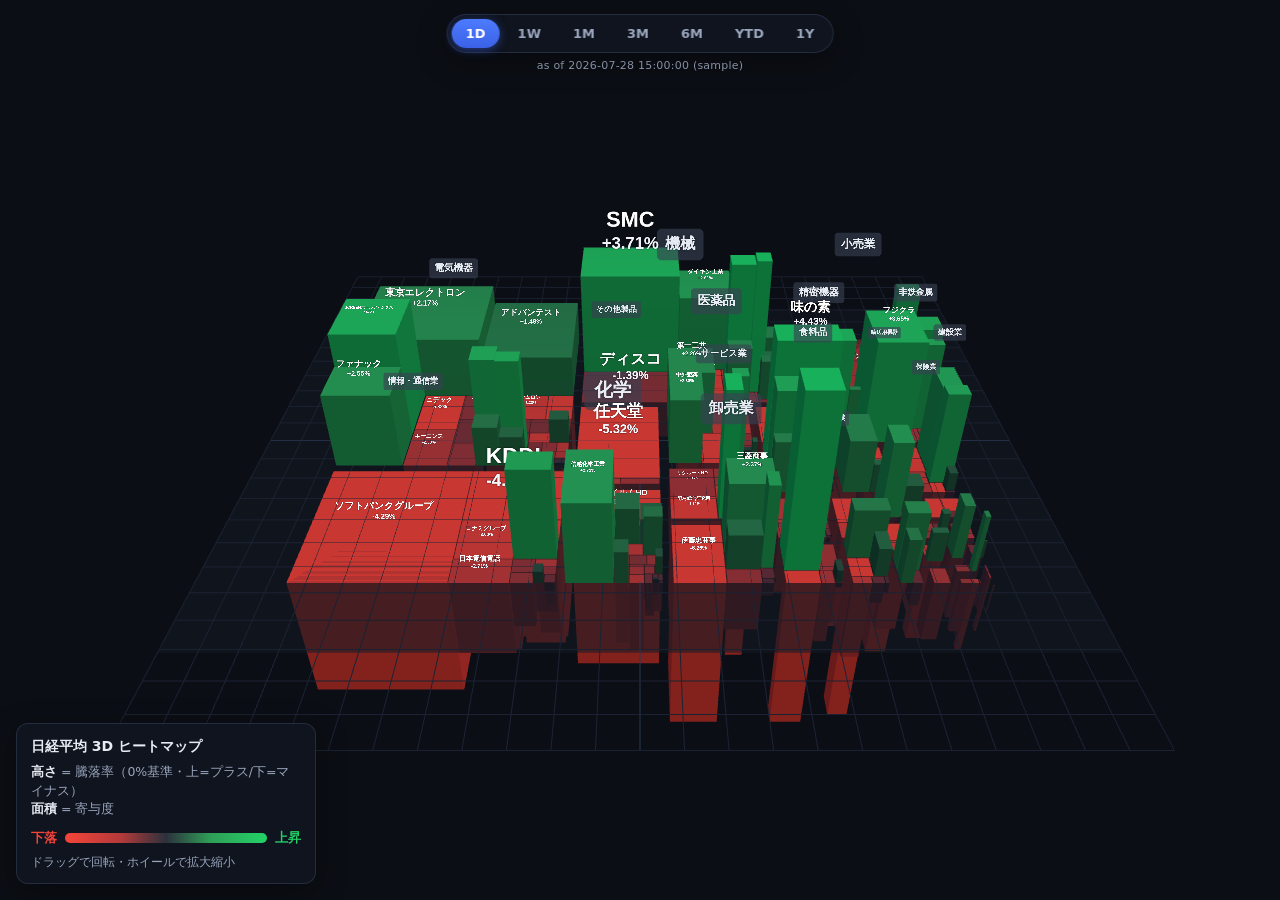
==== index.html @ f277b582 "Add interactive 3D heatmap for Nikkei 225 株価指数の2Dヒートマップに高さ（第3の次元）を加えた、360度回転可能な インタラクティブ3Dヒートマップを新規作" ====
<!DOCTYPE html>
<html lang="ja">
<head>
  <meta charset="utf-8" />
  <meta name="viewport" content="width=device-width, initial-scale=1, viewport-fit=cover" />
  <title>日経平均 3D ヒートマップ</title>
  <link rel="icon" href="data:image/svg+xml,%3Csvg xmlns='http://www.w3.org/2000/svg' viewBox='0 0 16 16'%3E%3Crect width='16' height='16' fill='%230b0e14'/%3E%3Crect x='2' y='7' width='3' height='7' fill='%23f5443a'/%3E%3Crect x='6.5' y='3' width='3' height='11' fill='%2322d367'/%3E%3Crect x='11' y='9' width='3' height='5' fill='%23f5443a'/%3E%3C/svg%3E" />
  <link rel="stylesheet" href="./css/style.css" />
</head>
<body>
  <div id="app">
    <div id="stage"></div>

    <div id="legend" class="panel"></div>

    <div id="topbar">
      <div id="periods" class="period-bar" role="group" aria-label="対象期間"></div>
      <div id="asof" class="asof"></div>
    </div>
  </div>

  <!-- Resolve bare specifiers to the vendored Three.js build -->
  <script type="importmap">
  {
    "imports": {
      "three": "./lib/three.module.js",
      "OrbitControls": "./lib/OrbitControls.js"
    }
  }
  </script>

  <!-- Data layer (swap this file for real data with the same shape) -->
  <script src="./data/ni225.js"></script>

  <script type="module" src="./js/main.js"></script>
</body>
</html>
---- css/style.css ----
:root {
  --bg: #0b0e14;
  --panel: rgba(18, 23, 33, 0.82);
  --panel-border: rgba(90, 110, 150, 0.28);
  --text: #e7ecf4;
  --muted: #9aa6bd;
  --up: #22d367;
  --down: #f5443a;
  --accent: #5b8cff;
}

* { box-sizing: border-box; }

html, body {
  margin: 0;
  height: 100%;
  background: var(--bg);
  color: var(--text);
  font-family: "Noto Sans CJK JP", "Noto Sans JP", "Hiragino Sans", "Yu Gothic", Meiryo, system-ui, sans-serif;
  overflow: hidden;
}

#app { position: fixed; inset: 0; }

#stage { position: absolute; inset: 0; }
#stage canvas { display: block; touch-action: none; }

/* ---- panels ---- */
.panel {
  position: absolute;
  background: var(--panel);
  border: 1px solid var(--panel-border);
  border-radius: 12px;
  backdrop-filter: blur(8px);
  -webkit-backdrop-filter: blur(8px);
  padding: 12px 14px;
  box-shadow: 0 8px 30px rgba(0, 0, 0, 0.35);
}

#legend {
  left: 16px;
  bottom: 16px;
  max-width: 300px;
  font-size: 12.5px;
  line-height: 1.5;
}
.lg-title { font-weight: 700; font-size: 14px; margin-bottom: 6px; }
.lg-enc { color: var(--muted); }
.lg-enc b { color: var(--text); font-weight: 600; }
.lg-scale {
  display: flex; align-items: center; gap: 8px;
  margin: 10px 0 4px;
}
.lg-grad {
  flex: 1; height: 10px; border-radius: 5px;
  background: linear-gradient(90deg, #f5443a 0%, #b23a3a 28%, #2c313c 50%, #2f9e57 72%, #22d367 100%);
}
.lg-scale .up { color: var(--up); font-weight: 600; }
.lg-scale .down { color: var(--down); font-weight: 600; }
.lg-hint { color: var(--muted); margin-top: 6px; font-size: 11.5px; }

/* ---- top bar / period selector ---- */
#topbar {
  position: absolute;
  top: 14px; left: 50%;
  transform: translateX(-50%);
  display: flex; flex-direction: column; align-items: center; gap: 6px;
}
.period-bar {
  display: flex; gap: 4px;
  background: var(--panel);
  border: 1px solid var(--panel-border);
  border-radius: 999px;
  padding: 4px;
  backdrop-filter: blur(8px);
  -webkit-backdrop-filter: blur(8px);
  box-shadow: 0 8px 30px rgba(0, 0, 0, 0.35);
}
.period-btn {
  appearance: none;
  border: 0;
  background: transparent;
  color: var(--muted);
  font: inherit;
  font-size: 13px;
  font-weight: 600;
  padding: 7px 14px;
  border-radius: 999px;
  cursor: pointer;
  transition: background .15s, color .15s;
}
.period-btn:hover { color: var(--text); background: rgba(120, 140, 190, 0.14); }
.period-btn.active {
  color: #fff;
  background: linear-gradient(180deg, #4d7bff, #3b62e6);
  box-shadow: 0 2px 10px rgba(59, 98, 230, 0.5);
}
.asof { color: var(--muted); font-size: 11px; letter-spacing: .02em; }

/* ---- tooltip ---- */
.tooltip {
  position: fixed;
  z-index: 20;
  pointer-events: none;
  min-width: 168px;
  background: rgba(14, 18, 27, 0.94);
  border: 1px solid var(--panel-border);
  border-radius: 10px;
  padding: 10px 12px;
  font-size: 12.5px;
  box-shadow: 0 10px 34px rgba(0, 0, 0, 0.5);
}
.tt-head { display: flex; align-items: center; gap: 7px; margin-bottom: 3px; }
.tt-swatch { width: 11px; height: 11px; border-radius: 3px; flex: none; }
.tt-name { font-weight: 700; font-size: 13.5px; }
.tt-code { color: var(--muted); font-size: 11px; margin-left: auto; }
.tt-sector { color: var(--muted); font-size: 11.5px; margin-bottom: 6px; }
.tt-row { display: flex; justify-content: space-between; gap: 18px; line-height: 1.7; }
.tt-row span { color: var(--muted); }
.up { color: var(--up); }
.down { color: var(--down); }

@media (max-width: 560px) {
  #legend { max-width: 220px; font-size: 11.5px; padding: 10px 12px; }
  .period-btn { padding: 6px 10px; font-size: 12px; }
}
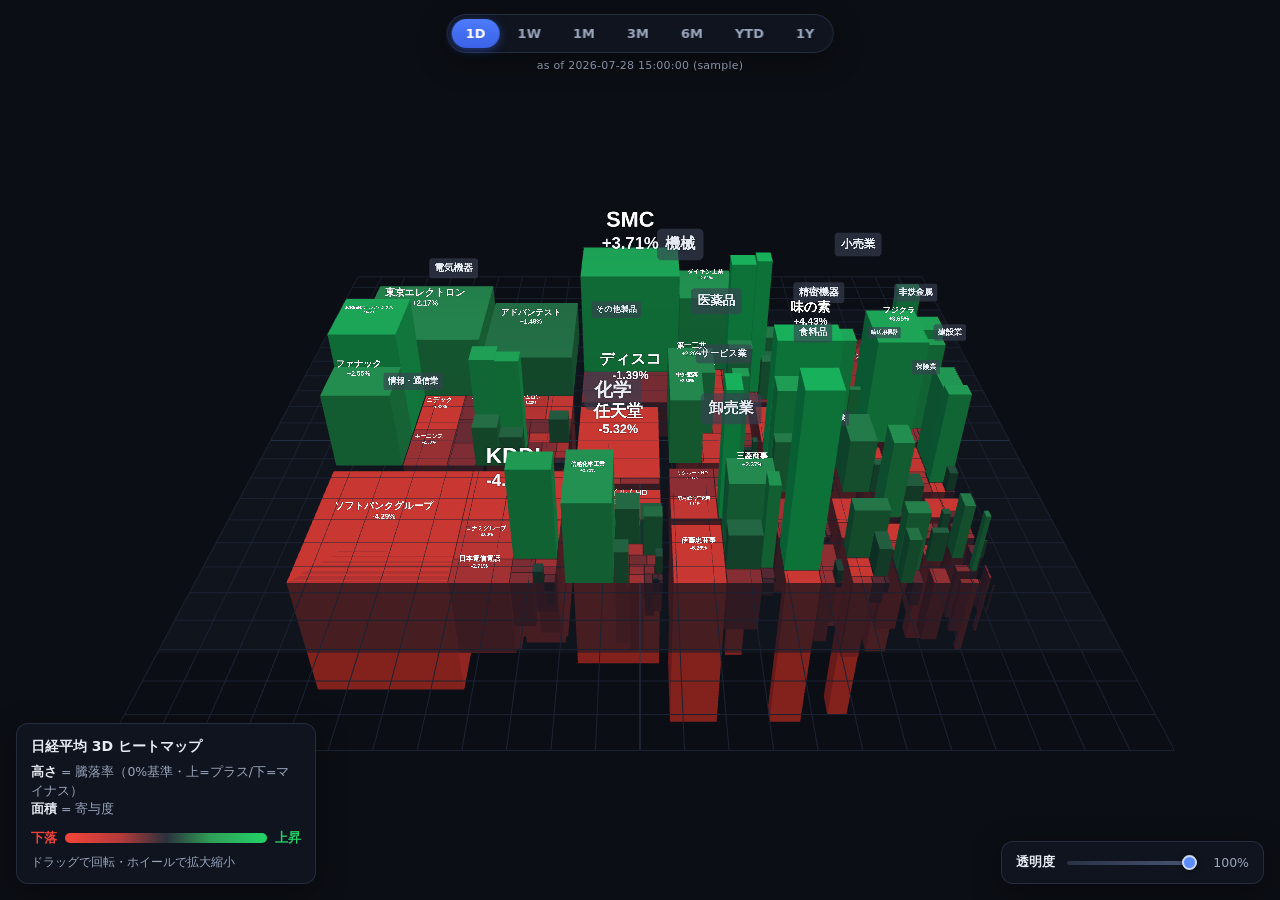
==== commit 31ea6862: "Add transparency slider and pluggable JPX data source - 透明度スライダー（右下, 20〜100%）で棒の透明度をユーザーが調整可能   （Hea" ====
--- a/index.html
+++ b/index.html
@@ -12,6 +12,15 @@
     <div id="stage"></div>
 
     <div id="legend" class="panel"></div>
+
+    <div id="controls" class="panel">
+      <label class="ctl-row" for="opacity">
+        <span class="ctl-label">透明度</span>
+        <input id="opacity" class="ctl-slider" type="range" min="20" max="100" step="1" value="100"
+               aria-label="棒の透明度" />
+        <output id="opacity-val" class="ctl-val">100%</output>
+      </label>
+    </div>
 
     <div id="topbar">
       <div id="periods" class="period-bar" role="group" aria-label="対象期間"></div>
--- a/css/style.css
+++ b/css/style.css
@@ -58,6 +58,41 @@
 .lg-scale .up { color: var(--up); font-weight: 600; }
 .lg-scale .down { color: var(--down); font-weight: 600; }
 .lg-hint { color: var(--muted); margin-top: 6px; font-size: 11.5px; }
+
+/* ---- controls (transparency) ---- */
+#controls {
+  right: 16px;
+  bottom: 16px;
+  font-size: 12.5px;
+}
+.ctl-row { display: flex; align-items: center; gap: 10px; }
+.ctl-label { color: var(--text); font-weight: 600; }
+.ctl-val { color: var(--muted); width: 40px; text-align: right; font-variant-numeric: tabular-nums; }
+.ctl-slider {
+  -webkit-appearance: none;
+  appearance: none;
+  width: 130px;
+  height: 4px;
+  border-radius: 3px;
+  background: linear-gradient(90deg, rgba(120,140,190,0.25), rgba(120,140,190,0.55));
+  outline: none;
+  cursor: pointer;
+}
+.ctl-slider::-webkit-slider-thumb {
+  -webkit-appearance: none;
+  appearance: none;
+  width: 15px; height: 15px;
+  border-radius: 50%;
+  background: var(--accent);
+  border: 2px solid #cdd8f5;
+  box-shadow: 0 1px 6px rgba(0,0,0,0.5);
+}
+.ctl-slider::-moz-range-thumb {
+  width: 14px; height: 14px;
+  border-radius: 50%;
+  background: var(--accent);
+  border: 2px solid #cdd8f5;
+}
 
 /* ---- top bar / period selector ---- */
 #topbar {
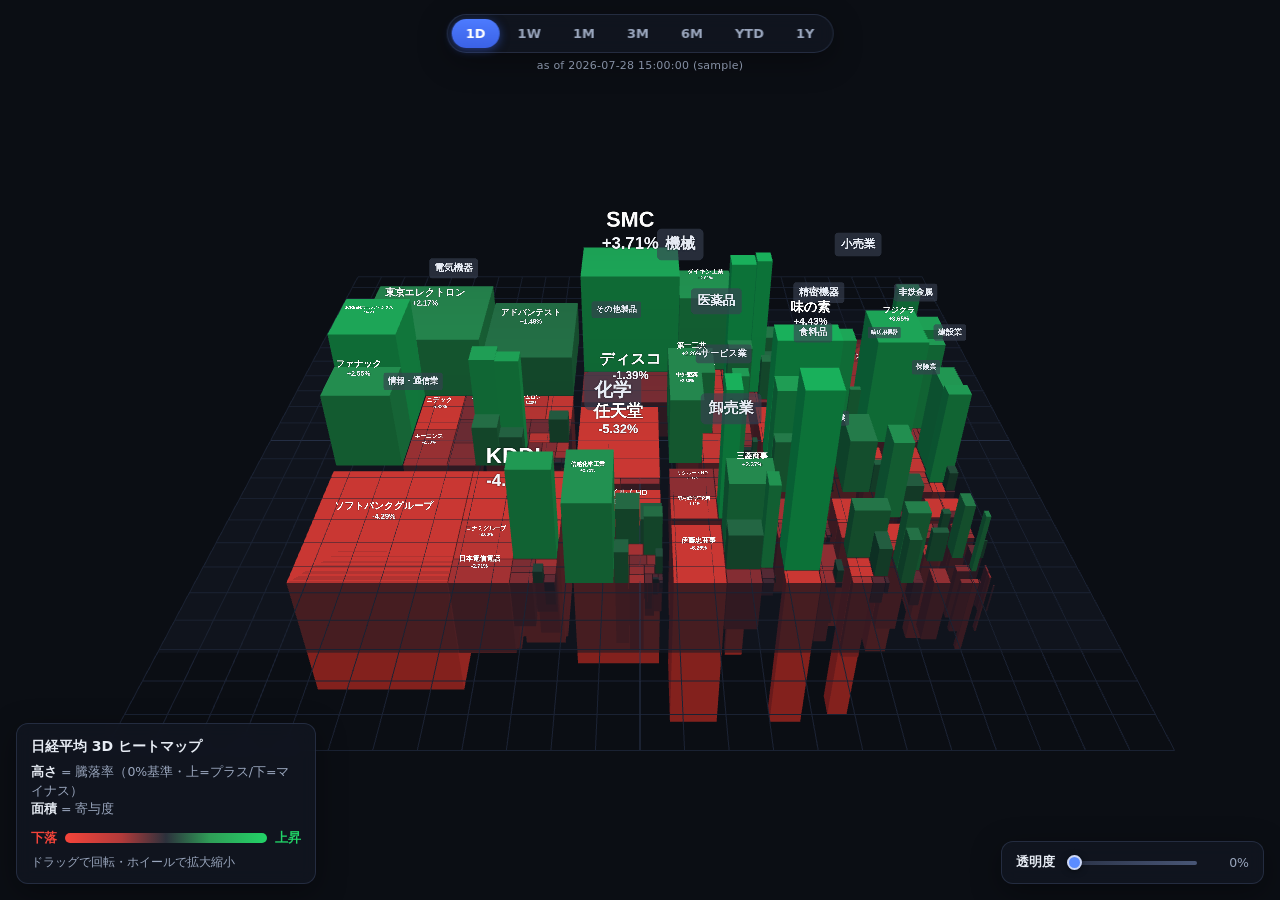
==== commit 8685a59e: "Fix transparency slider semantics (label vs behavior) スライダーは「透明度」ラベルなのに opacity として動作しており、100%で 不透明（" ====
--- a/index.html
+++ b/index.html
@@ -16,8 +16,8 @@
     <div id="controls" class="panel">
       <label class="ctl-row" for="opacity">
         <span class="ctl-label">透明度</span>
-        <input id="opacity" class="ctl-slider" type="range" min="20" max="100" step="1" value="100"
-               aria-label="棒の透明度" />
+        <input id="opacity" class="ctl-slider" type="range" min="0" max="100" step="1" value="0"
+               aria-label="透明度" />
         <output id="opacity-val" class="ctl-val">100%</output>
       </label>
     </div>
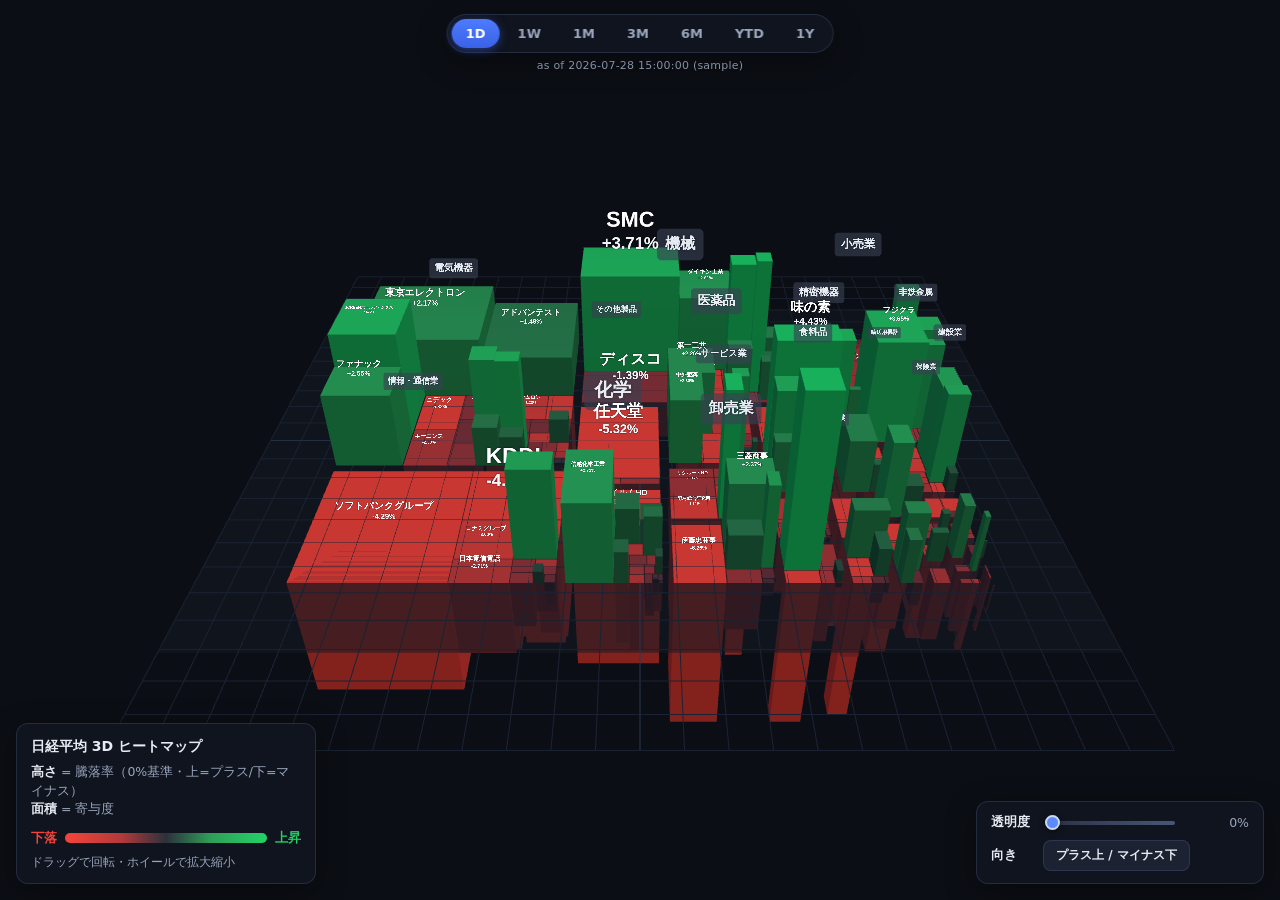
==== commit 6bb0d76b: "Add invert toggle for bar direction (凹凸反転) 下落銘柄が下方向に凹んで見づらい問題に対応。色（緑=プラス/赤=マイナス）は 不変のまま、向きだけを反転できるトグ" ====
--- a/index.html
+++ b/index.html
@@ -18,8 +18,12 @@
         <span class="ctl-label">透明度</span>
         <input id="opacity" class="ctl-slider" type="range" min="0" max="100" step="1" value="0"
                aria-label="透明度" />
-        <output id="opacity-val" class="ctl-val">100%</output>
+        <output id="opacity-val" class="ctl-val">0%</output>
       </label>
+      <div class="ctl-row">
+        <span class="ctl-label">向き</span>
+        <button id="invert" class="toggle-btn" type="button" aria-pressed="false">プラス上 / マイナス下</button>
+      </div>
     </div>
 
     <div id="topbar">
--- a/css/style.css
+++ b/css/style.css
@@ -66,8 +66,9 @@
   font-size: 12.5px;
 }
 .ctl-row { display: flex; align-items: center; gap: 10px; }
-.ctl-label { color: var(--text); font-weight: 600; }
-.ctl-val { color: var(--muted); width: 40px; text-align: right; font-variant-numeric: tabular-nums; }
+.ctl-row + .ctl-row { margin-top: 9px; }
+.ctl-label { color: var(--text); font-weight: 600; min-width: 3.4em; }
+.ctl-val { color: var(--muted); min-width: 62px; text-align: right; white-space: nowrap; font-variant-numeric: tabular-nums; }
 .ctl-slider {
   -webkit-appearance: none;
   appearance: none;
@@ -92,6 +93,27 @@
   border-radius: 50%;
   background: var(--accent);
   border: 2px solid #cdd8f5;
+}
+.toggle-btn {
+  appearance: none;
+  border: 1px solid var(--panel-border);
+  background: rgba(120, 140, 190, 0.12);
+  color: var(--text);
+  font: inherit;
+  font-size: 12px;
+  font-weight: 600;
+  padding: 6px 12px;
+  border-radius: 8px;
+  cursor: pointer;
+  transition: background .15s, border-color .15s;
+  white-space: nowrap;
+}
+.toggle-btn:hover { background: rgba(120, 140, 190, 0.22); }
+.toggle-btn.active {
+  color: #fff;
+  background: linear-gradient(180deg, #4d7bff, #3b62e6);
+  border-color: transparent;
+  box-shadow: 0 2px 10px rgba(59, 98, 230, 0.45);
 }
 
 /* ---- top bar / period selector ---- */
